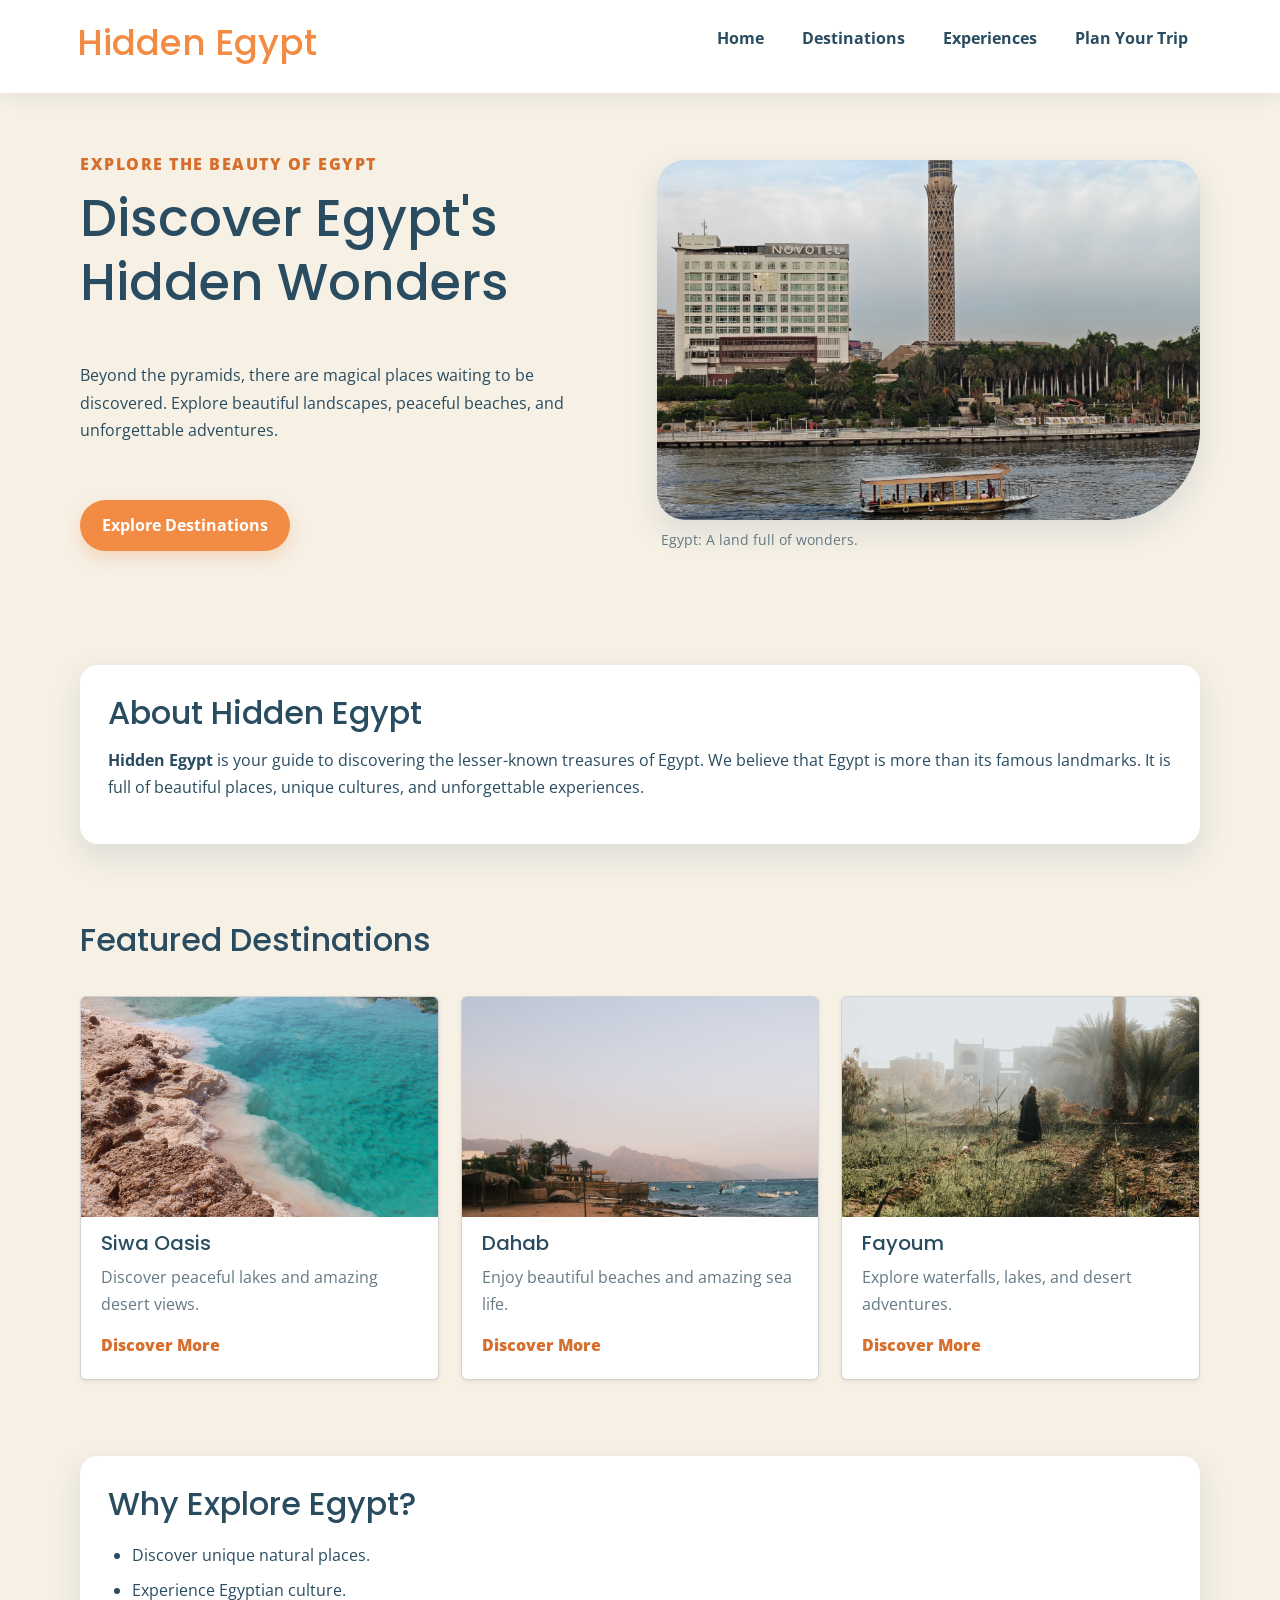
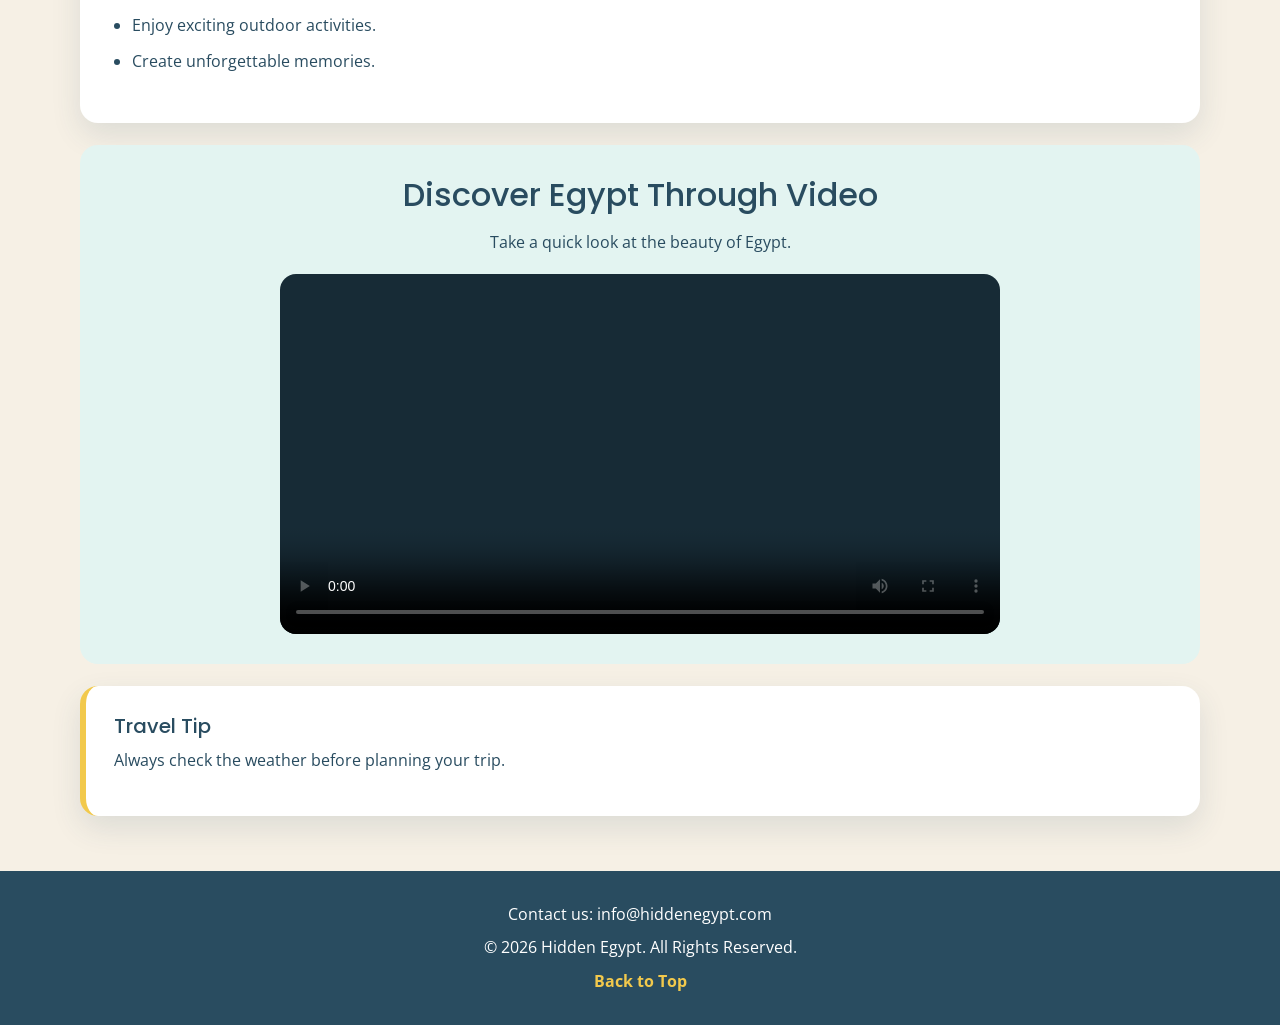
==== index.html @ eab588ff "Add files via upload" ====
<!doctype html>
<html lang="en">
  <head>
    <meta charset="UTF-8" />
    <meta name="viewport" content="width=device-width, initial-scale=1.0" />
    <meta name="description" content="Discover the hidden beauty of Egypt." />
    <title>Hidden Egypt | Home</title>
    <link href="https://cdn.jsdelivr.net/npm/bootstrap@5.3.8/dist/css/bootstrap.min.css" rel="stylesheet" />
    <link rel="stylesheet" href="style.css" />
  </head>
  <body>
    <header>
      <div class="brand-wrap"><h1>Hidden Egypt</h1></div>
      <nav>
        <ul>
          <li><a href="Home.html">Home</a></li>
          <li><a href="destinations.html">Destinations</a></li>
          <li><a href="experiences.html">Experiences</a></li>
          <li><a href="plan.html">Plan Your Trip</a></li>
        </ul>
      </nav>
    </header>

    <main>
      <section id="hero">
        <p>Explore the beauty of Egypt</p>
        <h2>Discover Egypt's Hidden Wonders</h2>
        <p>
          Beyond the pyramids, there are magical places waiting to be
          discovered. Explore beautiful landscapes, peaceful beaches, and
          unforgettable adventures.
        </p>
        <a href="destinations.html">Explore Destinations</a>

        <figure>
          <img src="images/egypt-hero.jpg" alt="Beautiful Egyptian landscape" />
          <figcaption>Egypt: A land full of wonders.</figcaption>
        </figure>
      </section>

      <section id="about">
        <h2>About Hidden Egypt</h2>
        <p>
          <strong>Hidden Egypt</strong> is your guide to discovering the
          lesser-known treasures of Egypt. We believe that Egypt is more than
          its famous landmarks. It is full of beautiful places, unique cultures,
          and unforgettable experiences.
        </p>
      </section>

      <section id="featured">
        <h2>Featured Destinations</h2>

        <article class="card shadow-sm h-100">
          <img src="images/siwa.jpg" alt="Siwa Oasis" />
          <h3>Siwa Oasis</h3>
          <p>Discover peaceful lakes and amazing desert views.</p>
          <a href="destinations.html">Discover More</a>
        </article>

        <article class="card shadow-sm h-100">
          <img src="images/dahab.jpg" alt="Dahab Beach" />
          <h3>Dahab</h3>
          <p>Enjoy beautiful beaches and amazing sea life.</p>
          <a href="destinations.html">Discover More</a>
        </article>

        <article class="card shadow-sm h-100">
          <img src="images/fayoum.jpg" alt="Fayoum Nature" />
          <h3>Fayoum</h3>
          <p>Explore waterfalls, lakes, and desert adventures.</p>
          <a href="destinations.html">Discover More</a>
        </article>
      </section>

      <section id="why-us">
        <h2>Why Explore Egypt?</h2>
        <ul>
          <li>Discover unique natural places.</li>
          <li>Experience Egyptian culture.</li>
          <li>Enjoy exciting outdoor activities.</li>
          <li>Create unforgettable memories.</li>
        </ul>
      </section>

      <section id="video">
        <h2>Discover Egypt Through Video</h2>
        <p>Take a quick look at the beauty of Egypt.</p>

        <video controls poster="images/egypt-poster.jpg">
          <source src="media/egypt.mp4" type="video/mp4" />
          Your browser does not support video.
        </video>
      </section>

      <aside>
        <h3>Travel Tip</h3>
        <p>Always check the weather before planning your trip.</p>
      </aside>
    </main>
    <footer>
      <p>Contact us: info@hiddenegypt.com</p>
      <p>&copy; 2026 Hidden Egypt. All Rights Reserved.</p>
      <a href="#hero">Back to Top</a>
    </footer>
  </body>
</html>
---- style.css ----
@import url("https://fonts.googleapis.com/css2?family=Open+Sans:wght@400;500;600;700&family=Poppins:wght@500;600;700;800&display=swap");

:root {
  --cream: #f6f0e5;
  --orange: #F28C45;
  --turquoise: #35b6ad;
  --yellow: #f2c94c;
  --navy: #294c60;
  --white: #ffffff;
  --muted: #657985;
  --shadow: 0 12px 30px rgba(41, 76, 96, 0.12);
  --radius: 18px;
}

* {
  margin: 0;
  padding: 0;
  box-sizing: border-box;
}

html {
  scroll-behavior: smooth;
}

body {
  font-family: "Open Sans", Arial, sans-serif;
  background: var(--cream);
  color: var(--navy);
  line-height: 1.7;
}

h1,
h2,
h3,
h4 {
  font-family: "Poppins", Arial, sans-serif;
  line-height: 1.25;
  color: var(--navy);
}

h1 {
  font-size: clamp(1.7rem, 3vw, 2.25rem);
}
h2 {
  font-size: clamp(1.5rem, 2.5vw, 2rem);
  margin-bottom: 14px;
}
h3 {
  font-size: 1.25rem;
  margin: 14px 0 8px;
}

p {
  margin: 0 0 14px;
}
a {
  color: inherit;
  text-decoration: none;
  transition: 0.2s ease;
}
img,
video {
  display: block;
  max-width: 100%;
}
img {
  object-fit: cover;
}

header {
  position: sticky;
  top: 0;
  z-index: 20;
  display: flex;
  align-items: center;
  justify-content: space-between;
  gap: 24px;
  padding: 16px clamp(20px, 6vw, 84px);
  background: rgba(255, 255, 255, 0.96);
  box-shadow: 0 4px 18px rgba(41, 76, 96, 0.08);
}

header h1 {
  color: var(--orange);
  white-space: nowrap;
}

nav ul {
  display: flex;
  align-items: center;
  justify-content: center;
  flex-wrap: wrap;
  gap: 8px;
  list-style: none;
}

nav a {
  display: inline-block;
  padding: 9px 15px;
  border-radius: 999px;
  font-weight: 700;
  color: var(--navy);
}

nav a:hover,
nav a:focus {
  background: var(--turquoise);
  color: var(--white);
}

main {
  width: min(1120px, 90%);
  margin: 0 auto;
}

main > section {
  padding: 54px 0;
}

#hero {
  min-height: 440px;
  display: grid;
  grid-template-columns: 1fr 1fr;
  align-items: center;
  gap: 34px;
  padding: 58px 0;
}

#hero > p:first-child {
  grid-column: 1;
  align-self: end;
  margin-bottom: -26px;
  color: #d66f2d;
  font-weight: 800;
  letter-spacing: 1.5px;
  text-transform: uppercase;
}

#hero h2,
#hero > p:not(:first-child),
#hero > a {
  grid-column: 1;
}
#hero h2 {
  font-size: clamp(2rem, 4vw, 3.4rem);
}
#hero > a,
main section > a {
  display: inline-block;
  width: fit-content;
  padding: 12px 22px;
  margin-top: 8px;
  border-radius: 999px;
  background: var(--orange);
  color: var(--white);
  font-weight: 700;
  box-shadow: 0 7px 16px rgba(242, 140, 69, 0.25);
}
#hero > a:hover,
main section > a:hover {
  background: var(--navy);
  transform: translateY(-2px);
}
#hero figure {
  grid-column: 2;
  grid-row: 1 / span 5;
}
#hero figure img {
  width: 100%;
  height: 360px;
  border-radius: 28px 28px 90px 28px;
  box-shadow: var(--shadow);
}
figcaption {
  padding: 8px 4px;
  color: var(--muted);
  font-size: 0.9rem;
}

#about,
#why-us,
#checklist,
#steps,
aside {
  background: var(--white);
  padding: 28px;
  margin: 22px 0;
  border-radius: var(--radius);
  box-shadow: var(--shadow);
}

#featured,
#places,
#activities {
  display: grid;
  grid-template-columns: repeat(3, minmax(0, 1fr));
  gap: 22px;
  align-items: stretch;
}
#featured > h2,
#places > h2,
#activities > h2 {
  grid-column: 1 / -1;
}

article {
  overflow: hidden;
  background: var(--white);
  border-radius: var(--radius);
  box-shadow: var(--shadow);
  transition:
    transform 0.2s ease,
    box-shadow 0.2s ease;
}
article:hover {
  transform: translateY(-5px);
  box-shadow: 0 16px 34px rgba(41, 76, 96, 0.16);
}
article img {
  width: 100%;
  height: 220px;
}
article h3,
article p,
article ul,
article > a {
  margin-left: 20px;
  margin-right: 20px;
}
article p {
  color: var(--muted);
}
article ul {
  padding-left: 20px;
  margin-bottom: 20px;
}
article > a {
  display: inline-block;
  margin-bottom: 20px;
  color: #d66f2d;
  font-weight: 800;
}
#places {
  grid-template-columns: repeat(2, minmax(0, 1fr));
}
#places figure img {
  height: 260px;
}
#activities {
  grid-template-columns: repeat(2, minmax(0, 1fr));
}
#activities article {
  padding-bottom: 12px;
}

#why-us ul,
#checklist ul,
#steps ol {
  padding-left: 24px;
}
#why-us li,
#checklist li,
#steps li {
  padding: 4px 0;
}

#video,
#media {
  padding: 30px;
  background: #e3f4f1;
  border-radius: var(--radius);
  text-align: center;
}
video {
  width: min(100%, 720px);
  max-height: 420px;
  margin: 18px auto 0;
  border-radius: 16px;
  background: #172b36;
}
audio {
  width: min(100%, 500px);
  margin: 12px auto 24px;
}

aside {
  border-left: 6px solid var(--yellow);
}
aside h3 {
  margin-top: 0;
}

table {
  width: 100%;
  border-collapse: collapse;
  margin: 18px 0 28px;
  overflow: hidden;
  background: var(--white);
  border-radius: 12px;
  box-shadow: var(--shadow);
}
caption {
  padding: 12px;
  font-weight: 800;
}
th,
td {
  padding: 13px 15px;
  text-align: left;
  border: 1px solid #e4e8e7;
}
th {
  background: var(--turquoise);
  color: var(--white);
}
tbody tr:nth-child(even) {
  background: #f0f8f6;
}

#booking form {
  display: grid;
  gap: 18px;
  padding: 26px;
  background: var(--white);
  border-radius: var(--radius);
  box-shadow: var(--shadow);
}
fieldset {
  display: grid;
  grid-template-columns: repeat(2, minmax(0, 1fr));
  gap: 10px 16px;
  padding: 20px;
  border: 1px solid #dce7e4;
  border-radius: 14px;
}
legend {
  padding: 0 8px;
  font-family: "Poppins", sans-serif;
  font-weight: 700;
}
label {
  font-weight: 700;
}
input:not([type="radio"]):not([type="checkbox"]),
select,
textarea {
  width: 100%;
  padding: 12px 14px;
  border: 1px solid #ccd9d7;
  border-radius: 10px;
  background: #fcfdfc;
  color: var(--navy);
  font: inherit;
}
input:focus,
select:focus,
textarea:focus {
  outline: 3px solid rgba(53, 182, 173, 0.2);
  border-color: var(--turquoise);
}
textarea {
  resize: vertical;
}
button {
  width: fit-content;
  padding: 12px 20px;
  margin-right: 8px;
  border: 0;
  border-radius: 999px;
  background: var(--orange);
  color: var(--white);
  font: inherit;
  font-weight: 800;
  cursor: pointer;
}
button[type="reset"] {
  background: var(--navy);
}
button:hover {
  filter: brightness(0.94);
  transform: translateY(-1px);
}

footer {
  margin-top: 55px;
  padding: 30px 5%;
  background: var(--navy);
  color: var(--white);
  text-align: center;
}
footer p {
  margin-bottom: 6px;
}
footer a {
  color: var(--yellow);
  font-weight: 700;
}
footer a:hover {
  color: var(--white);
}

@media (max-width: 760px) {
  header {
    position: static;
    flex-direction: column;
    padding: 18px 5%;
  }
  nav ul {
    gap: 4px;
  }
  nav a {
    padding: 8px 11px;
    font-size: 0.92rem;
  }
  #hero {
    grid-template-columns: 1fr;
    gap: 18px;
  }
  #hero > p:first-child,
  #hero h2,
  #hero > p:not(:first-child),
  #hero > a,
  #hero figure {
    grid-column: 1;
    grid-row: auto;
  }
  #hero > p:first-child {
    margin-bottom: 0;
  }
  #hero figure img {
    height: 260px;
  }
  #featured,
  #places,
  #activities {
    grid-template-columns: 1fr;
  }
  fieldset {
    grid-template-columns: 1fr;
  }
  th,
  td {
    padding: 9px 7px;
    font-size: 0.88rem;
  }
  main > section {
    padding: 36px 0;
  }
}


/* Booking form: each label sits directly above its own input */
#booking form {
  display: grid;
  gap: 18px;
}

#booking fieldset {
  display: grid;
  grid-template-columns: minmax(0, 1fr);
  gap: 14px;
  padding: 22px;
  border: 1px solid #dce7e4;
  border-radius: 14px;
}

#booking legend {
  float: none;
  width: auto;
  padding: 0 8px;
  margin-bottom: 4px;
  font-family: "Poppins", sans-serif;
  font-weight: 700;
}

#booking .form-group {
  display: flex;
  flex-direction: column;
  gap: 7px;
  width: 100%;
}

#booking .form-group > label {
  display: block;
  margin: 0;
}

#booking .form-group input:not([type="radio"]):not([type="checkbox"]),
#booking .form-group select,
#booking .form-group textarea {
  width: 100%;
  min-height: 46px;
  margin: 0;
}

#booking .form-group-gender {
  grid-column: 1;
}

#booking .radio-options,
#booking .activity-options {
  display: flex;
  flex-wrap: wrap;
  align-items: center;
  gap: 14px 26px;
}

#booking .choice-item {
  display: inline-flex;
  align-items: center;
  gap: 8px;
}

#booking .choice-item input[type="radio"],
#booking .choice-item input[type="checkbox"] {
  width: 18px;
  height: 18px;
  margin: 0;
  accent-color: var(--turquoise);
}

#booking .choice-item label {
  margin: 0;
  font-weight: 600;
}

#booking .form-group textarea {
  min-height: 130px;
}

@media (max-width: 760px) {
  #booking form {
    padding: 18px;
  }
  #booking fieldset {
    padding: 16px;
  }
}
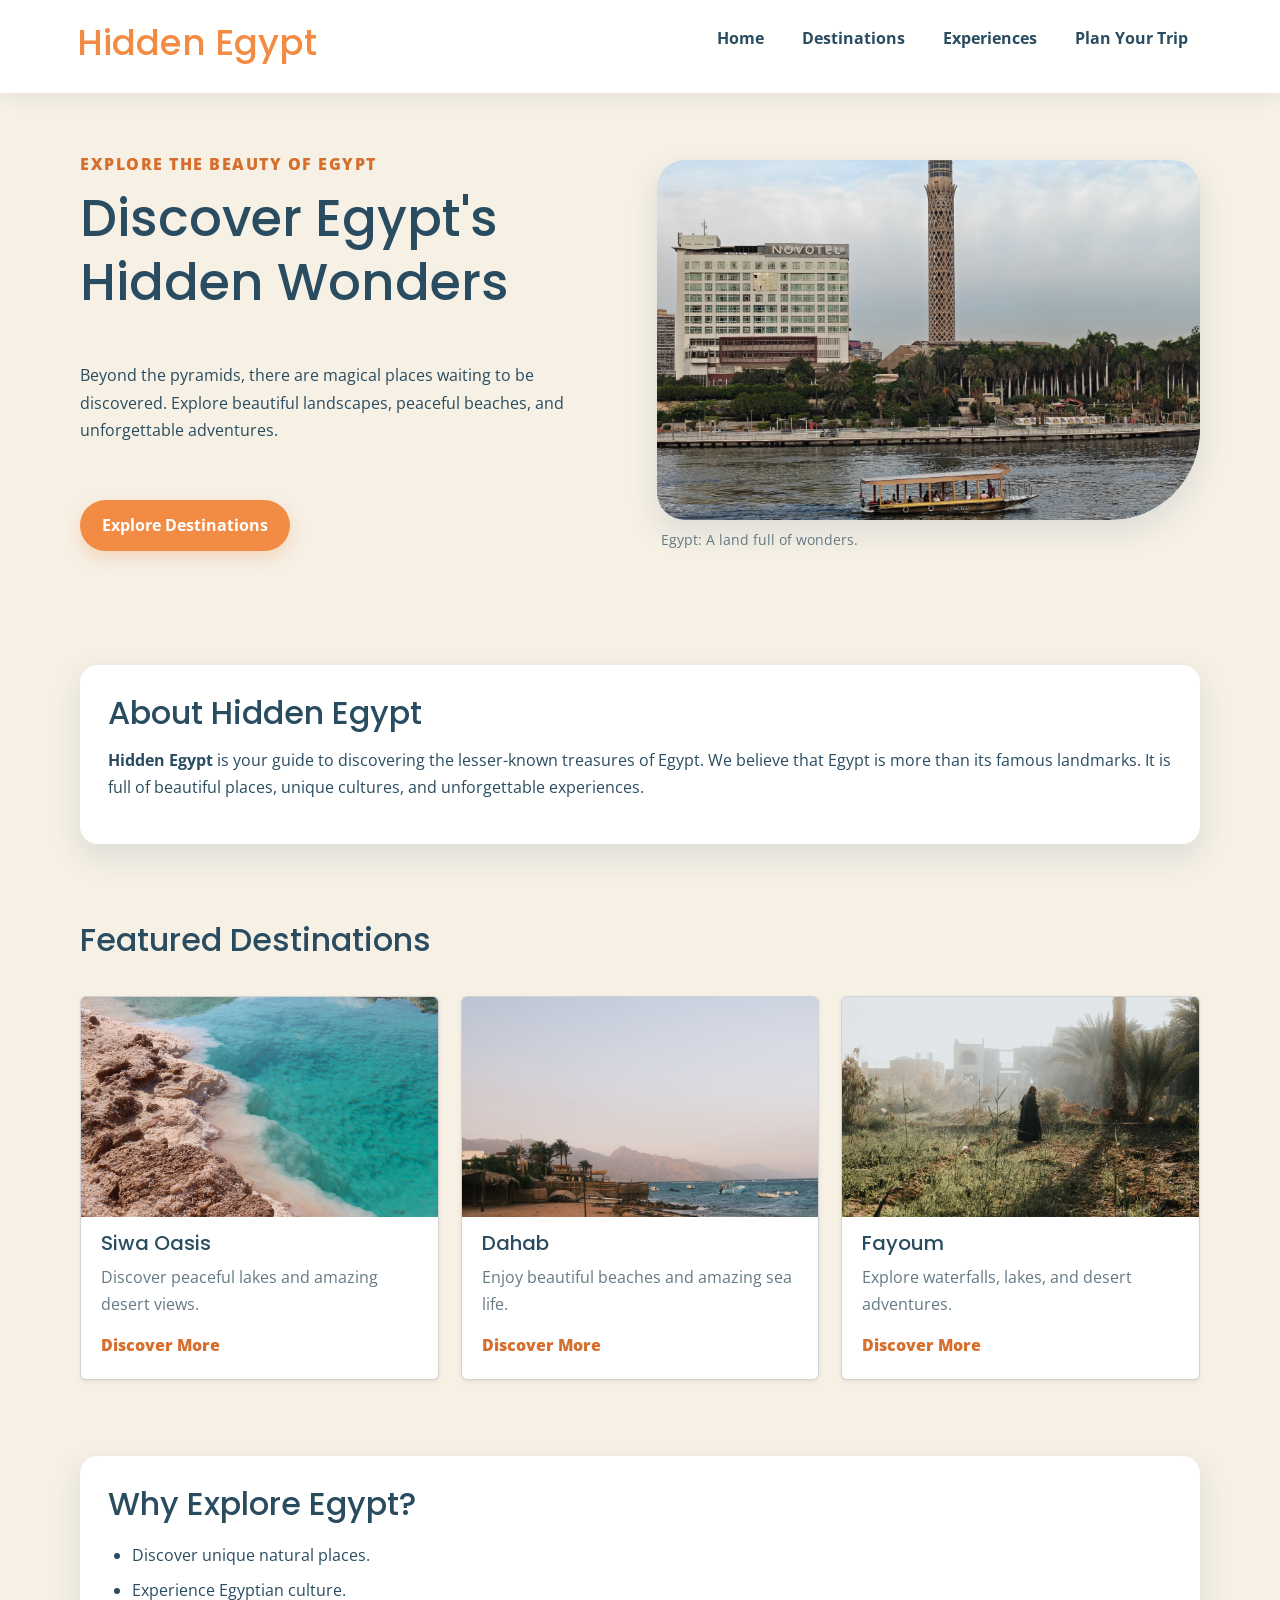
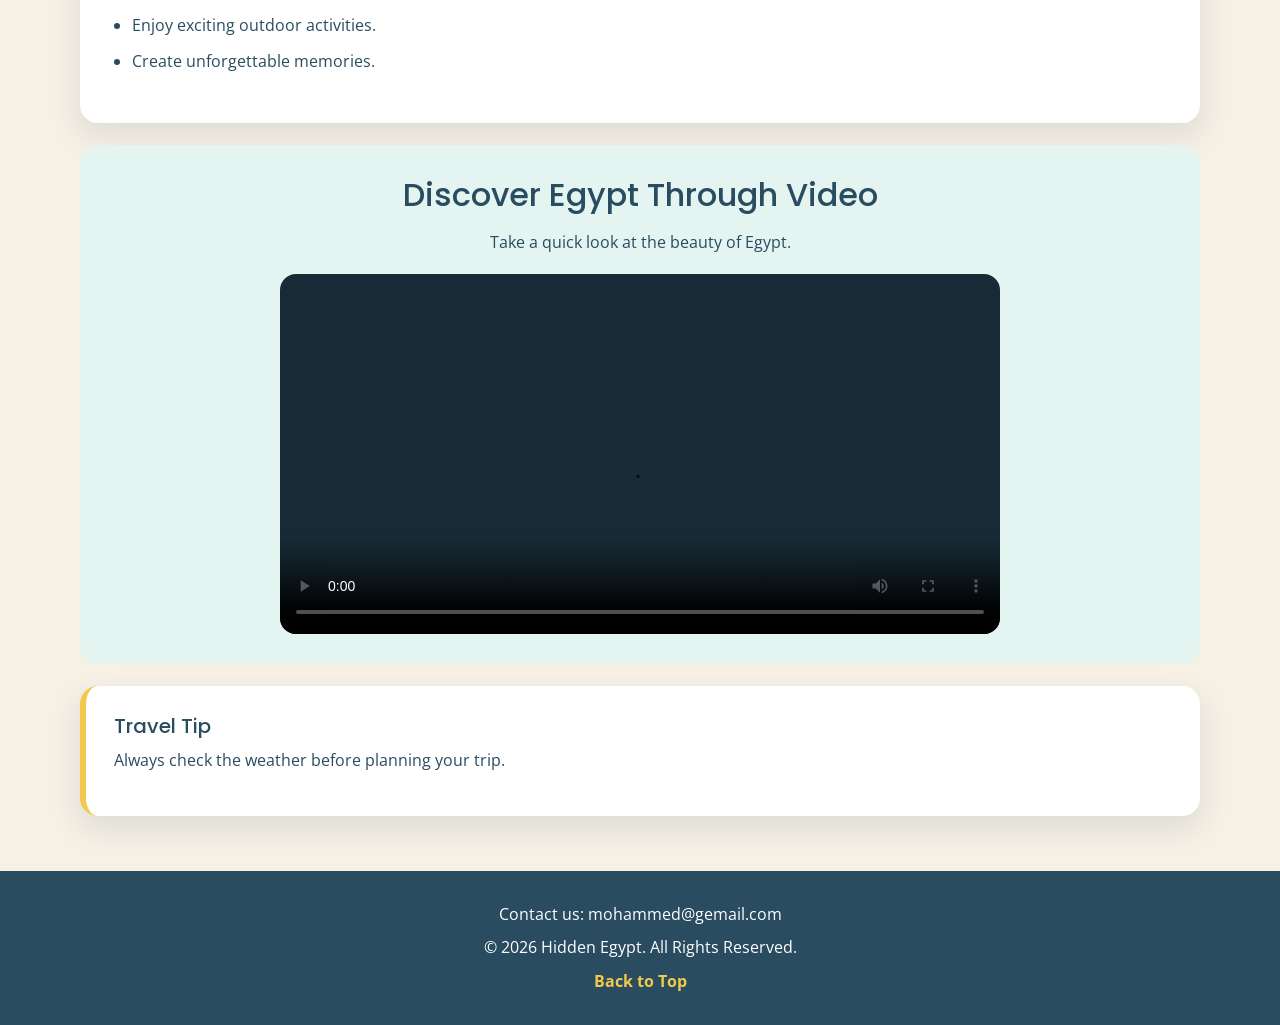
==== commit 2597799c: "Update Home link and contact email in index.html" ====
--- a/index.html
+++ b/index.html
@@ -13,7 +13,7 @@
       <div class="brand-wrap"><h1>Hidden Egypt</h1></div>
       <nav>
         <ul>
-          <li><a href="Home.html">Home</a></li>
+          <li><a href="index.html">Home</a></li>
           <li><a href="destinations.html">Destinations</a></li>
           <li><a href="experiences.html">Experiences</a></li>
           <li><a href="plan.html">Plan Your Trip</a></li>
@@ -99,7 +99,7 @@
       </aside>
     </main>
     <footer>
-      <p>Contact us: info@hiddenegypt.com</p>
+      <p>Contact us: mohammed@gemail.com</p>
       <p>&copy; 2026 Hidden Egypt. All Rights Reserved.</p>
       <a href="#hero">Back to Top</a>
     </footer>
